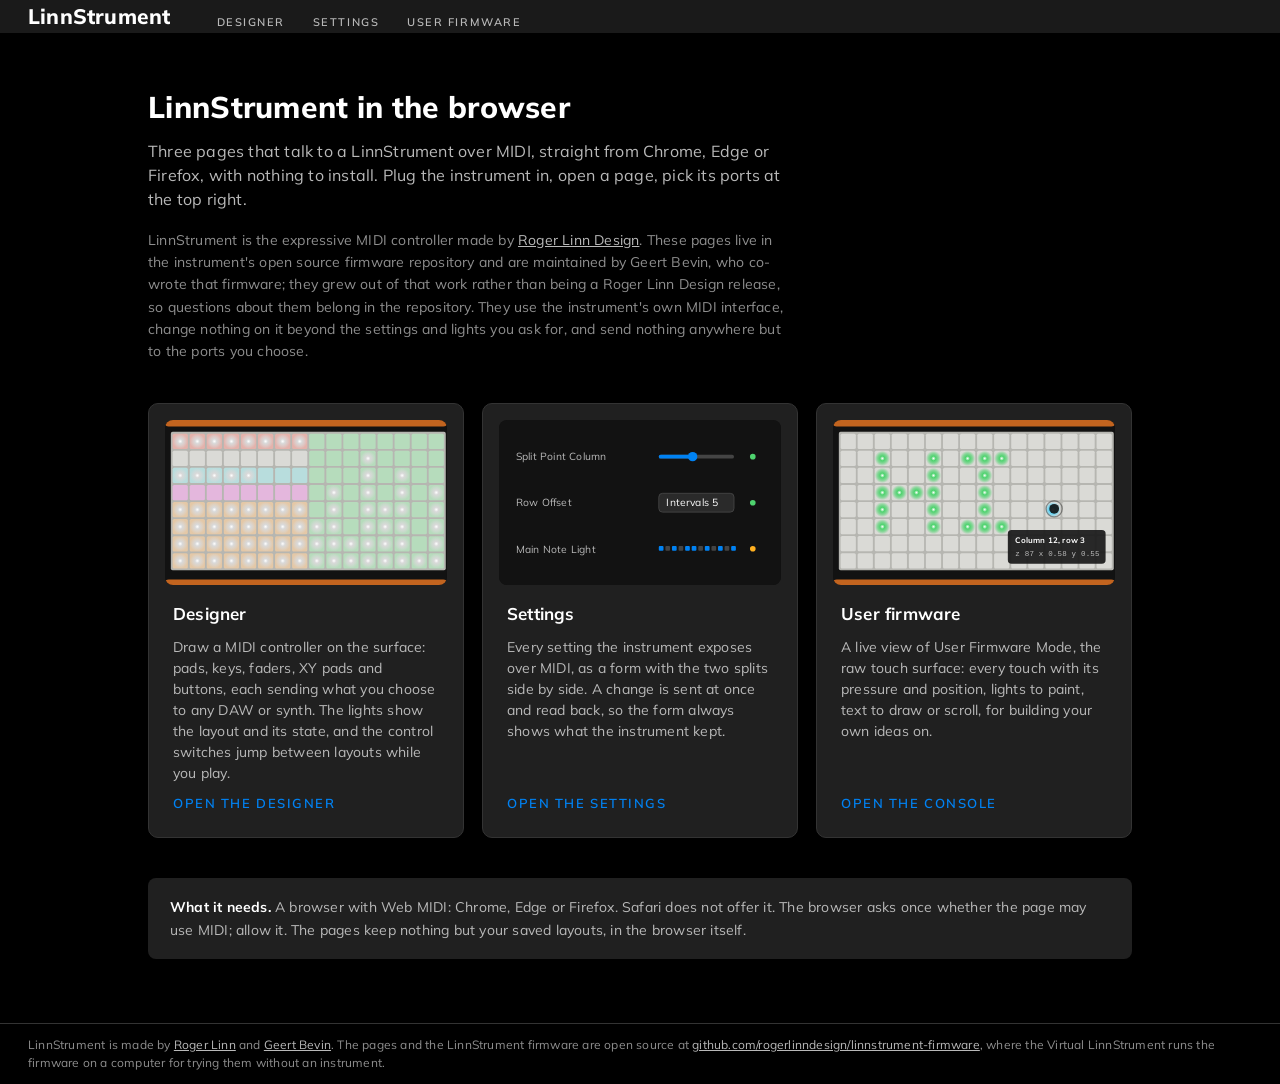
==== examples/index.html @ 0d8187b2 "Moved the instrument connection into a shared header widget and added a front page for hosting the e" ====
<!doctype html>
<!--
Copyright 2026 Roger Linn Design (https://www.rogerlinndesign.com)

Licensed under the Apache License, Version 2.0 (the "License");
you may not use this file except in compliance with the License.
You may obtain a copy of the License at

    http://www.apache.org/licenses/LICENSE-2.0

Unless required by applicable law or agreed to in writing, software
distributed under the License is distributed on an "AS IS" BASIS,
WITHOUT WARRANTIES OR CONDITIONS OF ANY KIND, either express or implied.
See the License for the specific language governing permissions and
limitations under the License.
-->
<html lang="en">
<head>
<meta charset="utf-8">
<meta name="viewport" content="width=device-width, initial-scale=1">
<meta name="description" content="LinnStrument in the browser: design a MIDI controller on its surface, edit every setting, and explore User Firmware Mode, over Web MIDI.">
<meta name="theme-color" content="#1a1a1a">
<link rel="icon" href="data:image/svg+xml,%3Csvg xmlns='http://www.w3.org/2000/svg' viewBox='0 0 32 32'%3E%3Crect width='32' height='32' rx='6' fill='%23121212'/%3E%3Crect x='3' y='3' width='26' height='3' rx='1' fill='%23c2641f'/%3E%3Crect x='3' y='26' width='26' height='3' rx='1' fill='%23c2641f'/%3E%3Cg fill='%23dadad6'%3E%3Crect x='5' y='9' width='5' height='5' rx='1'/%3E%3Crect x='12' y='9' width='5' height='5' rx='1'/%3E%3Crect x='19' y='9' width='5' height='5' rx='1'/%3E%3Crect x='5' y='16' width='5' height='5' rx='1'/%3E%3Crect x='12' y='16' width='5' height='5' rx='1' fill='%2358e07a'/%3E%3Crect x='19' y='16' width='5' height='5' rx='1'/%3E%3C/g%3E%3C/svg%3E">
<title>LinnStrument in the Browser</title>
<link rel="preconnect" href="https://fonts.googleapis.com">
<link rel="preconnect" href="https://fonts.gstatic.com" crossorigin>
<link href="https://fonts.googleapis.com/css2?family=Mulish:wght@400;600;700;800&display=swap" rel="stylesheet">
<link rel="stylesheet" href="linnstrument.css">
<style>
  main { flex: 1; padding: 56px 28px 64px; max-width: 1040px; width: 100%; margin: 0 auto; }
  .lead { max-width: 640px; }
  .lead h2 { font-size: 30px; font-weight: 800; line-height: 1.2; margin: 0 0 14px; }
  .lead p { color: var(--muted); font-size: 16px; margin: 0; }
  .lead .about { margin-top: 18px; font-size: 14px; color: var(--dim); line-height: 1.6; }
  .lead .about a { color: var(--muted); }
  .tools { display: grid; grid-template-columns: repeat(3, 1fr); gap: 18px; margin-top: 40px; }
  .picture { margin: -8px -8px 6px; border-radius: 8px; overflow: hidden; aspect-ratio: 300 / 176; background: #121212; }
  .picture svg { display: block; width: 100%; height: 100%; }
  .tool { display: flex; flex-direction: column; gap: 10px; padding: 24px; background: var(--panel); border: 1px solid var(--line); border-radius: 10px;
          color: inherit; text-decoration: none; transition: border-color .12s; }
  .tool:hover { border-color: var(--muted); }
  .tool:focus-visible { outline: 2px solid var(--accent); outline-offset: 2px; }
  .tool h3 { margin: 0; font-size: 17px; font-weight: 700; color: var(--fg); }
  .tool p { margin: 0; color: var(--muted); flex: 1; }
  .tool .go { color: var(--accent); font-weight: 600; font-size: 13px; text-transform: uppercase; letter-spacing: .12em; }
  .needs { margin-top: 40px; padding: 18px 22px; background: var(--panel); border-radius: 8px; color: var(--muted); font-size: 14px; line-height: 1.6; }
  .needs b { color: var(--fg); font-weight: 700; }
  .needs.warn { background: var(--cherry-2); color: var(--fg); }
  @media (max-width: 960px) {
    main { padding: 32px 16px 48px; }
    .tools { grid-template-columns: 1fr; }
    .lead h2 { font-size: 24px; }
  }
</style>
</head>
<body>

<header>
  <h1 class="brand"><b>LinnStrument</b></h1>
  <nav class="pages" aria-label="Pages">
    <a href="surface_designer.html">Designer</a>
    <a href="settings_editor.html">Settings</a>
    <a href="user_firmware_console.html">User firmware</a>
  </nav>
</header>

<main>
  <div class="lead">
    <h2>LinnStrument in the browser</h2>
    <p>Three pages that talk to a LinnStrument over MIDI, straight from Chrome, Edge or Firefox, with nothing to install. Plug the instrument in, open a page, pick its ports at the top right.</p>
    <p class="about">LinnStrument is the expressive MIDI controller made by <a href="https://www.rogerlinndesign.com/linnstrument">Roger Linn Design</a>. These pages live in the instrument's open source firmware repository and are maintained by Geert Bevin, who co-wrote that firmware; they grew out of that work rather than being a Roger Linn Design release, so questions about them belong in the repository. They use the instrument's own MIDI interface, change nothing on it beyond the settings and lights you ask for, and send nothing anywhere but to the ports you choose.</p>
  </div>

  <div class="tools">
    <a class="tool" href="surface_designer.html">
      <div class="picture"><svg xmlns="http://www.w3.org/2000/svg" viewBox="0 0 300 176" width="300" height="176" role="img" aria-hidden="true"><defs><radialGradient id="dg"><stop offset="0" stop-color="#fff"/><stop offset=".3" stop-color="currentColor"/><stop offset=".65" stop-color="currentColor" stop-opacity=".55"/><stop offset="1" stop-color="currentColor" stop-opacity="0"/></radialGradient></defs><rect width="300" height="176" rx="5.7" fill="#121212"/><rect x="0" y="0" width="300" height="6.8" rx="4.1" fill="#c2641f"/><rect x="0" y="169.6" width="300" height="6.8" rx="4.1" fill="#c2641f"/><rect x="6.2" y="12.6" width="292.5" height="147.2" rx="1.9" fill="#b6b6b1"/><rect x="8.1" y="141.7" width="16.2" height="16.2" rx="1.6" fill="#e4c8a7"/><rect x="8.1" y="141.7" width="16.2" height="16.2" rx="1.6" fill="url(#dg)" color="#ff9a2e"/><rect x="26.3" y="141.7" width="16.2" height="16.2" rx="1.6" fill="#e4c8a7"/><rect x="26.3" y="141.7" width="16.2" height="16.2" rx="1.6" fill="url(#dg)" color="#ff9a2e"/><rect x="44.4" y="141.7" width="16.2" height="16.2" rx="1.6" fill="#e4c8a7"/><rect x="44.4" y="141.7" width="16.2" height="16.2" rx="1.6" fill="url(#dg)" color="#ff9a2e"/><rect x="62.6" y="141.7" width="16.2" height="16.2" rx="1.6" fill="#e4c8a7"/><rect x="62.6" y="141.7" width="16.2" height="16.2" rx="1.6" fill="url(#dg)" color="#ff9a2e"/><rect x="80.8" y="141.7" width="16.2" height="16.2" rx="1.6" fill="#e4c8a7"/><rect x="80.8" y="141.7" width="16.2" height="16.2" rx="1.6" fill="url(#dg)" color="#ff9a2e"/><rect x="98.9" y="141.7" width="16.2" height="16.2" rx="1.6" fill="#e4c8a7"/><rect x="98.9" y="141.7" width="16.2" height="16.2" rx="1.6" fill="url(#dg)" color="#ff9a2e"/><rect x="117.1" y="141.7" width="16.2" height="16.2" rx="1.6" fill="#e4c8a7"/><rect x="117.1" y="141.7" width="16.2" height="16.2" rx="1.6" fill="url(#dg)" color="#ff9a2e"/><rect x="135.2" y="141.7" width="16.2" height="16.2" rx="1.6" fill="#e4c8a7"/><rect x="135.2" y="141.7" width="16.2" height="16.2" rx="1.6" fill="url(#dg)" color="#ff9a2e"/><rect x="153.4" y="141.7" width="16.2" height="16.2" rx="1.6" fill="#b6dcbc"/><rect x="153.4" y="141.7" width="16.2" height="16.2" rx="1.6" fill="url(#dg)" color="#58e07a"/><rect x="171.6" y="141.7" width="16.2" height="16.2" rx="1.6" fill="#b6dcbc"/><rect x="171.6" y="141.7" width="16.2" height="16.2" rx="1.6" fill="url(#dg)" color="#58e07a"/><rect x="189.7" y="141.7" width="16.2" height="16.2" rx="1.6" fill="#b6dcbc"/><rect x="189.7" y="141.7" width="16.2" height="16.2" rx="1.6" fill="url(#dg)" color="#58e07a"/><rect x="207.9" y="141.7" width="16.2" height="16.2" rx="1.6" fill="#b6dcbc"/><rect x="207.9" y="141.7" width="16.2" height="16.2" rx="1.6" fill="url(#dg)" color="#58e07a"/><rect x="226.1" y="141.7" width="16.2" height="16.2" rx="1.6" fill="#b6dcbc"/><rect x="226.1" y="141.7" width="16.2" height="16.2" rx="1.6" fill="url(#dg)" color="#58e07a"/><rect x="244.2" y="141.7" width="16.2" height="16.2" rx="1.6" fill="#b6dcbc"/><rect x="244.2" y="141.7" width="16.2" height="16.2" rx="1.6" fill="url(#dg)" color="#58e07a"/><rect x="262.4" y="141.7" width="16.2" height="16.2" rx="1.6" fill="#b6dcbc"/><rect x="262.4" y="141.7" width="16.2" height="16.2" rx="1.6" fill="url(#dg)" color="#58e07a"/><rect x="280.5" y="141.7" width="16.2" height="16.2" rx="1.6" fill="#b6dcbc"/><rect x="280.5" y="141.7" width="16.2" height="16.2" rx="1.6" fill="url(#dg)" color="#58e07a"/><rect x="8.1" y="123.6" width="16.2" height="16.2" rx="1.6" fill="#e4c8a7"/><rect x="8.1" y="123.6" width="16.2" height="16.2" rx="1.6" fill="url(#dg)" color="#ff9a2e"/><rect x="26.3" y="123.6" width="16.2" height="16.2" rx="1.6" fill="#e4c8a7"/><rect x="26.3" y="123.6" width="16.2" height="16.2" rx="1.6" fill="url(#dg)" color="#ff9a2e"/><rect x="44.4" y="123.6" width="16.2" height="16.2" rx="1.6" fill="#e4c8a7"/><rect x="44.4" y="123.6" width="16.2" height="16.2" rx="1.6" fill="url(#dg)" color="#ff9a2e"/><rect x="62.6" y="123.6" width="16.2" height="16.2" rx="1.6" fill="#e4c8a7"/><rect x="62.6" y="123.6" width="16.2" height="16.2" rx="1.6" fill="url(#dg)" color="#ff9a2e"/><rect x="80.8" y="123.6" width="16.2" height="16.2" rx="1.6" fill="#e4c8a7"/><rect x="80.8" y="123.6" width="16.2" height="16.2" rx="1.6" fill="url(#dg)" color="#ff9a2e"/><rect x="98.9" y="123.6" width="16.2" height="16.2" rx="1.6" fill="#e4c8a7"/><rect x="98.9" y="123.6" width="16.2" height="16.2" rx="1.6" fill="url(#dg)" color="#ff9a2e"/><rect x="117.1" y="123.6" width="16.2" height="16.2" rx="1.6" fill="#e4c8a7"/><rect x="117.1" y="123.6" width="16.2" height="16.2" rx="1.6" fill="url(#dg)" color="#ff9a2e"/><rect x="135.2" y="123.6" width="16.2" height="16.2" rx="1.6" fill="#e4c8a7"/><rect x="135.2" y="123.6" width="16.2" height="16.2" rx="1.6" fill="url(#dg)" color="#ff9a2e"/><rect x="153.4" y="123.6" width="16.2" height="16.2" rx="1.6" fill="#b6dcbc"/><rect x="153.4" y="123.6" width="16.2" height="16.2" rx="1.6" fill="url(#dg)" color="#58e07a"/><rect x="171.6" y="123.6" width="16.2" height="16.2" rx="1.6" fill="#b6dcbc"/><rect x="171.6" y="123.6" width="16.2" height="16.2" rx="1.6" fill="url(#dg)" color="#58e07a"/><rect x="189.7" y="123.6" width="16.2" height="16.2" rx="1.6" fill="#b6dcbc"/><rect x="189.7" y="123.6" width="16.2" height="16.2" rx="1.6" fill="url(#dg)" color="#58e07a"/><rect x="207.9" y="123.6" width="16.2" height="16.2" rx="1.6" fill="#b6dcbc"/><rect x="207.9" y="123.6" width="16.2" height="16.2" rx="1.6" fill="url(#dg)" color="#58e07a"/><rect x="226.1" y="123.6" width="16.2" height="16.2" rx="1.6" fill="#b6dcbc"/><rect x="226.1" y="123.6" width="16.2" height="16.2" rx="1.6" fill="url(#dg)" color="#58e07a"/><rect x="244.2" y="123.6" width="16.2" height="16.2" rx="1.6" fill="#b6dcbc"/><rect x="244.2" y="123.6" width="16.2" height="16.2" rx="1.6" fill="url(#dg)" color="#58e07a"/><rect x="262.4" y="123.6" width="16.2" height="16.2" rx="1.6" fill="#b6dcbc"/><rect x="280.5" y="123.6" width="16.2" height="16.2" rx="1.6" fill="#b6dcbc"/><rect x="280.5" y="123.6" width="16.2" height="16.2" rx="1.6" fill="url(#dg)" color="#58e07a"/><rect x="8.1" y="105.4" width="16.2" height="16.2" rx="1.6" fill="#e4c8a7"/><rect x="8.1" y="105.4" width="16.2" height="16.2" rx="1.6" fill="url(#dg)" color="#ff9a2e"/><rect x="26.3" y="105.4" width="16.2" height="16.2" rx="1.6" fill="#e4c8a7"/><rect x="26.3" y="105.4" width="16.2" height="16.2" rx="1.6" fill="url(#dg)" color="#ff9a2e"/><rect x="44.4" y="105.4" width="16.2" height="16.2" rx="1.6" fill="#e4c8a7"/><rect x="44.4" y="105.4" width="16.2" height="16.2" rx="1.6" fill="url(#dg)" color="#ff9a2e"/><rect x="62.6" y="105.4" width="16.2" height="16.2" rx="1.6" fill="#e4c8a7"/><rect x="62.6" y="105.4" width="16.2" height="16.2" rx="1.6" fill="url(#dg)" color="#ff9a2e"/><rect x="80.8" y="105.4" width="16.2" height="16.2" rx="1.6" fill="#e4c8a7"/><rect x="80.8" y="105.4" width="16.2" height="16.2" rx="1.6" fill="url(#dg)" color="#ff9a2e"/><rect x="98.9" y="105.4" width="16.2" height="16.2" rx="1.6" fill="#e4c8a7"/><rect x="98.9" y="105.4" width="16.2" height="16.2" rx="1.6" fill="url(#dg)" color="#ff9a2e"/><rect x="117.1" y="105.4" width="16.2" height="16.2" rx="1.6" fill="#e4c8a7"/><rect x="117.1" y="105.4" width="16.2" height="16.2" rx="1.6" fill="url(#dg)" color="#ff9a2e"/><rect x="135.2" y="105.4" width="16.2" height="16.2" rx="1.6" fill="#e4c8a7"/><rect x="135.2" y="105.4" width="16.2" height="16.2" rx="1.6" fill="url(#dg)" color="#ff9a2e"/><rect x="153.4" y="105.4" width="16.2" height="16.2" rx="1.6" fill="#b6dcbc"/><rect x="153.4" y="105.4" width="16.2" height="16.2" rx="1.6" fill="url(#dg)" color="#58e07a"/><rect x="171.6" y="105.4" width="16.2" height="16.2" rx="1.6" fill="#b6dcbc"/><rect x="171.6" y="105.4" width="16.2" height="16.2" rx="1.6" fill="url(#dg)" color="#58e07a"/><rect x="189.7" y="105.4" width="16.2" height="16.2" rx="1.6" fill="#b6dcbc"/><rect x="207.9" y="105.4" width="16.2" height="16.2" rx="1.6" fill="#b6dcbc"/><rect x="207.9" y="105.4" width="16.2" height="16.2" rx="1.6" fill="url(#dg)" color="#58e07a"/><rect x="226.1" y="105.4" width="16.2" height="16.2" rx="1.6" fill="#b6dcbc"/><rect x="226.1" y="105.4" width="16.2" height="16.2" rx="1.6" fill="url(#dg)" color="#58e07a"/><rect x="244.2" y="105.4" width="16.2" height="16.2" rx="1.6" fill="#b6dcbc"/><rect x="244.2" y="105.4" width="16.2" height="16.2" rx="1.6" fill="url(#dg)" color="#58e07a"/><rect x="262.4" y="105.4" width="16.2" height="16.2" rx="1.6" fill="#b6dcbc"/><rect x="280.5" y="105.4" width="16.2" height="16.2" rx="1.6" fill="#b6dcbc"/><rect x="280.5" y="105.4" width="16.2" height="16.2" rx="1.6" fill="url(#dg)" color="#58e07a"/><rect x="8.1" y="87.2" width="16.2" height="16.2" rx="1.6" fill="#e4c8a7"/><rect x="8.1" y="87.2" width="16.2" height="16.2" rx="1.6" fill="url(#dg)" color="#ff9a2e"/><rect x="26.3" y="87.2" width="16.2" height="16.2" rx="1.6" fill="#e4c8a7"/><rect x="26.3" y="87.2" width="16.2" height="16.2" rx="1.6" fill="url(#dg)" color="#ff9a2e"/><rect x="44.4" y="87.2" width="16.2" height="16.2" rx="1.6" fill="#e4c8a7"/><rect x="44.4" y="87.2" width="16.2" height="16.2" rx="1.6" fill="url(#dg)" color="#ff9a2e"/><rect x="62.6" y="87.2" width="16.2" height="16.2" rx="1.6" fill="#e4c8a7"/><rect x="62.6" y="87.2" width="16.2" height="16.2" rx="1.6" fill="url(#dg)" color="#ff9a2e"/><rect x="80.8" y="87.2" width="16.2" height="16.2" rx="1.6" fill="#e4c8a7"/><rect x="80.8" y="87.2" width="16.2" height="16.2" rx="1.6" fill="url(#dg)" color="#ff9a2e"/><rect x="98.9" y="87.2" width="16.2" height="16.2" rx="1.6" fill="#e4c8a7"/><rect x="98.9" y="87.2" width="16.2" height="16.2" rx="1.6" fill="url(#dg)" color="#ff9a2e"/><rect x="117.1" y="87.2" width="16.2" height="16.2" rx="1.6" fill="#e4c8a7"/><rect x="117.1" y="87.2" width="16.2" height="16.2" rx="1.6" fill="url(#dg)" color="#ff9a2e"/><rect x="135.2" y="87.2" width="16.2" height="16.2" rx="1.6" fill="#e4c8a7"/><rect x="135.2" y="87.2" width="16.2" height="16.2" rx="1.6" fill="url(#dg)" color="#ff9a2e"/><rect x="153.4" y="87.2" width="16.2" height="16.2" rx="1.6" fill="#b6dcbc"/><rect x="171.6" y="87.2" width="16.2" height="16.2" rx="1.6" fill="#b6dcbc"/><rect x="171.6" y="87.2" width="16.2" height="16.2" rx="1.6" fill="url(#dg)" color="#58e07a"/><rect x="189.7" y="87.2" width="16.2" height="16.2" rx="1.6" fill="#b6dcbc"/><rect x="207.9" y="87.2" width="16.2" height="16.2" rx="1.6" fill="#b6dcbc"/><rect x="207.9" y="87.2" width="16.2" height="16.2" rx="1.6" fill="url(#dg)" color="#58e07a"/><rect x="226.1" y="87.2" width="16.2" height="16.2" rx="1.6" fill="#b6dcbc"/><rect x="226.1" y="87.2" width="16.2" height="16.2" rx="1.6" fill="url(#dg)" color="#58e07a"/><rect x="244.2" y="87.2" width="16.2" height="16.2" rx="1.6" fill="#b6dcbc"/><rect x="244.2" y="87.2" width="16.2" height="16.2" rx="1.6" fill="url(#dg)" color="#58e07a"/><rect x="262.4" y="87.2" width="16.2" height="16.2" rx="1.6" fill="#b6dcbc"/><rect x="280.5" y="87.2" width="16.2" height="16.2" rx="1.6" fill="#b6dcbc"/><rect x="280.5" y="87.2" width="16.2" height="16.2" rx="1.6" fill="url(#dg)" color="#58e07a"/><rect x="8.1" y="69.1" width="16.2" height="16.2" rx="1.6" fill="#e4b7dd"/><rect x="26.3" y="69.1" width="16.2" height="16.2" rx="1.6" fill="#e4b7dd"/><rect x="44.4" y="69.1" width="16.2" height="16.2" rx="1.6" fill="#e4b7dd"/><rect x="62.6" y="69.1" width="16.2" height="16.2" rx="1.6" fill="#e4b7dd"/><rect x="80.8" y="69.1" width="16.2" height="16.2" rx="1.6" fill="#e4b7dd"/><rect x="98.9" y="69.1" width="16.2" height="16.2" rx="1.6" fill="#e4b7dd"/><rect x="117.1" y="69.1" width="16.2" height="16.2" rx="1.6" fill="#e4b7dd"/><rect x="135.2" y="69.1" width="16.2" height="16.2" rx="1.6" fill="#e4b7dd"/><rect x="153.4" y="69.1" width="16.2" height="16.2" rx="1.6" fill="#b6dcbc"/><rect x="171.6" y="69.1" width="16.2" height="16.2" rx="1.6" fill="#b6dcbc"/><rect x="171.6" y="69.1" width="16.2" height="16.2" rx="1.6" fill="url(#dg)" color="#58e07a"/><rect x="189.7" y="69.1" width="16.2" height="16.2" rx="1.6" fill="#b6dcbc"/><rect x="207.9" y="69.1" width="16.2" height="16.2" rx="1.6" fill="#b6dcbc"/><rect x="207.9" y="69.1" width="16.2" height="16.2" rx="1.6" fill="url(#dg)" color="#58e07a"/><rect x="226.1" y="69.1" width="16.2" height="16.2" rx="1.6" fill="#b6dcbc"/><rect x="244.2" y="69.1" width="16.2" height="16.2" rx="1.6" fill="#b6dcbc"/><rect x="244.2" y="69.1" width="16.2" height="16.2" rx="1.6" fill="url(#dg)" color="#58e07a"/><rect x="262.4" y="69.1" width="16.2" height="16.2" rx="1.6" fill="#b6dcbc"/><rect x="280.5" y="69.1" width="16.2" height="16.2" rx="1.6" fill="#b6dcbc"/><rect x="280.5" y="69.1" width="16.2" height="16.2" rx="1.6" fill="url(#dg)" color="#58e07a"/><rect x="8.1" y="50.9" width="16.2" height="16.2" rx="1.6" fill="#b8dddd"/><rect x="8.1" y="50.9" width="16.2" height="16.2" rx="1.6" fill="url(#dg)" color="#5fe3f0"/><rect x="26.3" y="50.9" width="16.2" height="16.2" rx="1.6" fill="#b8dddd"/><rect x="26.3" y="50.9" width="16.2" height="16.2" rx="1.6" fill="url(#dg)" color="#5fe3f0"/><rect x="44.4" y="50.9" width="16.2" height="16.2" rx="1.6" fill="#b8dddd"/><rect x="44.4" y="50.9" width="16.2" height="16.2" rx="1.6" fill="url(#dg)" color="#5fe3f0"/><rect x="62.6" y="50.9" width="16.2" height="16.2" rx="1.6" fill="#b8dddd"/><rect x="62.6" y="50.9" width="16.2" height="16.2" rx="1.6" fill="url(#dg)" color="#5fe3f0"/><rect x="80.8" y="50.9" width="16.2" height="16.2" rx="1.6" fill="#b8dddd"/><rect x="80.8" y="50.9" width="16.2" height="16.2" rx="1.6" fill="url(#dg)" color="#5fe3f0"/><rect x="98.9" y="50.9" width="16.2" height="16.2" rx="1.6" fill="#b8dddd"/><rect x="117.1" y="50.9" width="16.2" height="16.2" rx="1.6" fill="#b8dddd"/><rect x="135.2" y="50.9" width="16.2" height="16.2" rx="1.6" fill="#b8dddd"/><rect x="153.4" y="50.9" width="16.2" height="16.2" rx="1.6" fill="#b6dcbc"/><rect x="171.6" y="50.9" width="16.2" height="16.2" rx="1.6" fill="#b6dcbc"/><rect x="189.7" y="50.9" width="16.2" height="16.2" rx="1.6" fill="#b6dcbc"/><rect x="207.9" y="50.9" width="16.2" height="16.2" rx="1.6" fill="#b6dcbc"/><rect x="207.9" y="50.9" width="16.2" height="16.2" rx="1.6" fill="url(#dg)" color="#58e07a"/><rect x="226.1" y="50.9" width="16.2" height="16.2" rx="1.6" fill="#b6dcbc"/><rect x="244.2" y="50.9" width="16.2" height="16.2" rx="1.6" fill="#b6dcbc"/><rect x="244.2" y="50.9" width="16.2" height="16.2" rx="1.6" fill="url(#dg)" color="#58e07a"/><rect x="262.4" y="50.9" width="16.2" height="16.2" rx="1.6" fill="#b6dcbc"/><rect x="280.5" y="50.9" width="16.2" height="16.2" rx="1.6" fill="#b6dcbc"/><rect x="8.1" y="32.8" width="16.2" height="16.2" rx="1.6" fill="#dadad6"/><rect x="26.3" y="32.8" width="16.2" height="16.2" rx="1.6" fill="#dadad6"/><rect x="44.4" y="32.8" width="16.2" height="16.2" rx="1.6" fill="#dadad6"/><rect x="62.6" y="32.8" width="16.2" height="16.2" rx="1.6" fill="#dadad6"/><rect x="80.8" y="32.8" width="16.2" height="16.2" rx="1.6" fill="#dadad6"/><rect x="98.9" y="32.8" width="16.2" height="16.2" rx="1.6" fill="#dadad6"/><rect x="117.1" y="32.8" width="16.2" height="16.2" rx="1.6" fill="#dadad6"/><rect x="135.2" y="32.8" width="16.2" height="16.2" rx="1.6" fill="#dadad6"/><rect x="153.4" y="32.8" width="16.2" height="16.2" rx="1.6" fill="#b6dcbc"/><rect x="171.6" y="32.8" width="16.2" height="16.2" rx="1.6" fill="#b6dcbc"/><rect x="189.7" y="32.8" width="16.2" height="16.2" rx="1.6" fill="#b6dcbc"/><rect x="207.9" y="32.8" width="16.2" height="16.2" rx="1.6" fill="#b6dcbc"/><rect x="207.9" y="32.8" width="16.2" height="16.2" rx="1.6" fill="url(#dg)" color="#58e07a"/><rect x="226.1" y="32.8" width="16.2" height="16.2" rx="1.6" fill="#b6dcbc"/><rect x="244.2" y="32.8" width="16.2" height="16.2" rx="1.6" fill="#b6dcbc"/><rect x="262.4" y="32.8" width="16.2" height="16.2" rx="1.6" fill="#b6dcbc"/><rect x="280.5" y="32.8" width="16.2" height="16.2" rx="1.6" fill="#b6dcbc"/><rect x="8.1" y="14.6" width="16.2" height="16.2" rx="1.6" fill="#e4b2ab"/><rect x="8.1" y="14.6" width="16.2" height="16.2" rx="1.6" fill="url(#dg)" color="#ff4a3d"/><rect x="26.3" y="14.6" width="16.2" height="16.2" rx="1.6" fill="#e4b2ab"/><rect x="26.3" y="14.6" width="16.2" height="16.2" rx="1.6" fill="url(#dg)" color="#ff4a3d"/><rect x="44.4" y="14.6" width="16.2" height="16.2" rx="1.6" fill="#e4b2ab"/><rect x="44.4" y="14.6" width="16.2" height="16.2" rx="1.6" fill="url(#dg)" color="#b8f04a"/><rect x="62.6" y="14.6" width="16.2" height="16.2" rx="1.6" fill="#e4b2ab"/><rect x="62.6" y="14.6" width="16.2" height="16.2" rx="1.6" fill="url(#dg)" color="#ff4a3d"/><rect x="80.8" y="14.6" width="16.2" height="16.2" rx="1.6" fill="#e4b2ab"/><rect x="80.8" y="14.6" width="16.2" height="16.2" rx="1.6" fill="url(#dg)" color="#ff4a3d"/><rect x="98.9" y="14.6" width="16.2" height="16.2" rx="1.6" fill="#e4b2ab"/><rect x="98.9" y="14.6" width="16.2" height="16.2" rx="1.6" fill="url(#dg)" color="#ff4a3d"/><rect x="117.1" y="14.6" width="16.2" height="16.2" rx="1.6" fill="#e4b2ab"/><rect x="117.1" y="14.6" width="16.2" height="16.2" rx="1.6" fill="url(#dg)" color="#ff4a3d"/><rect x="135.2" y="14.6" width="16.2" height="16.2" rx="1.6" fill="#e4b2ab"/><rect x="135.2" y="14.6" width="16.2" height="16.2" rx="1.6" fill="url(#dg)" color="#ff4a3d"/><rect x="153.4" y="14.6" width="16.2" height="16.2" rx="1.6" fill="#b6dcbc"/><rect x="171.6" y="14.6" width="16.2" height="16.2" rx="1.6" fill="#b6dcbc"/><rect x="189.7" y="14.6" width="16.2" height="16.2" rx="1.6" fill="#b6dcbc"/><rect x="207.9" y="14.6" width="16.2" height="16.2" rx="1.6" fill="#b6dcbc"/><rect x="226.1" y="14.6" width="16.2" height="16.2" rx="1.6" fill="#b6dcbc"/><rect x="244.2" y="14.6" width="16.2" height="16.2" rx="1.6" fill="#b6dcbc"/><rect x="262.4" y="14.6" width="16.2" height="16.2" rx="1.6" fill="#b6dcbc"/><rect x="280.5" y="14.6" width="16.2" height="16.2" rx="1.6" fill="#b6dcbc"/></svg></div>
      <h3>Designer</h3>
      <p>Draw a MIDI controller on the surface: pads, keys, faders, XY pads and buttons, each sending what you choose to any DAW or synth. The lights show the layout and its state, and the control switches jump between layouts while you play.</p>
      <span class="go">Open the designer</span>
    </a>
    <a class="tool" href="settings_editor.html">
      <div class="picture"><svg xmlns="http://www.w3.org/2000/svg" viewBox="0 0 300 176" width="300" height="176" role="img" aria-hidden="true"><rect width="300" height="176" rx="8" fill="#121212"/><g font-family="Mulish, Helvetica, Arial, sans-serif" font-size="11" fill="#b9b9b9"><text x="18" y="43">Split Point Column</text><rect x="170" y="37" width="80" height="4" rx="2" fill="#444"/><rect x="170" y="37" width="36" height="4" rx="2" fill="#0082f3"/><circle cx="206" cy="39" r="5" fill="#0082f3"/><circle cx="270" cy="39" r="3" fill="#4fd36f"/><text x="18" y="92">Row Offset</text><rect x="170" y="78" width="80" height="20" rx="4" fill="#2a2a2a" stroke="#444"/><text x="178" y="92" fill="#fff">Intervals 5</text><circle cx="270" cy="88" r="3" fill="#4fd36f"/><text x="18" y="141">Main Note Light</text><rect x="170" y="134" width="5" height="5" rx="1" fill="#0082f3"/><rect x="177" y="134" width="5" height="5" rx="1" fill="#444"/><rect x="184" y="134" width="5" height="5" rx="1" fill="#0082f3"/><rect x="191" y="134" width="5" height="5" rx="1" fill="#444"/><rect x="198" y="134" width="5" height="5" rx="1" fill="#0082f3"/><rect x="205" y="134" width="5" height="5" rx="1" fill="#0082f3"/><rect x="212" y="134" width="5" height="5" rx="1" fill="#444"/><rect x="219" y="134" width="5" height="5" rx="1" fill="#0082f3"/><rect x="226" y="134" width="5" height="5" rx="1" fill="#444"/><rect x="233" y="134" width="5" height="5" rx="1" fill="#0082f3"/><rect x="240" y="134" width="5" height="5" rx="1" fill="#444"/><rect x="247" y="134" width="5" height="5" rx="1" fill="#0082f3"/><circle cx="270" cy="137" r="3" fill="#ffb020"/></g></svg></div>
      <h3>Settings</h3>
      <p>Every setting the instrument exposes over MIDI, as a form with the two splits side by side. A change is sent at once and read back, so the form always shows what the instrument kept.</p>
      <span class="go">Open the settings</span>
    </a>
    <a class="tool" href="user_firmware_console.html">
      <div class="picture"><svg xmlns="http://www.w3.org/2000/svg" viewBox="0 0 300 176" width="300" height="176" role="img" aria-hidden="true"><defs><radialGradient id="ug"><stop offset="0" stop-color="#fff"/><stop offset=".3" stop-color="#4fd36f"/><stop offset=".65" stop-color="#4fd36f" stop-opacity=".6"/><stop offset="1" stop-color="#4fd36f" stop-opacity="0"/></radialGradient><radialGradient id="ut"><stop offset="0" stop-color="#fff"/><stop offset=".3" stop-color="#3cd2ff"/><stop offset=".65" stop-color="#3cd2ff" stop-opacity=".6"/><stop offset="1" stop-color="#3cd2ff" stop-opacity="0"/></radialGradient></defs><rect width="300" height="176" rx="5.7" fill="#121212"/><rect x="0" y="0" width="300" height="6.8" rx="4.1" fill="#c2641f"/><rect x="0" y="169.6" width="300" height="6.8" rx="4.1" fill="#c2641f"/><rect x="6.2" y="12.6" width="292.5" height="147.2" rx="1.9" fill="#b6b6b1"/><rect x="8.1" y="141.7" width="16.2" height="16.2" rx="1.6" fill="#dadad6"/><rect x="26.2" y="141.7" width="16.2" height="16.2" rx="1.6" fill="#dadad6"/><rect x="44.4" y="141.7" width="16.2" height="16.2" rx="1.6" fill="#dadad6"/><rect x="62.5" y="141.7" width="16.2" height="16.2" rx="1.6" fill="#dadad6"/><rect x="80.7" y="141.7" width="16.2" height="16.2" rx="1.6" fill="#dadad6"/><rect x="98.8" y="141.7" width="16.2" height="16.2" rx="1.6" fill="#dadad6"/><rect x="117.0" y="141.7" width="16.2" height="16.2" rx="1.6" fill="#dadad6"/><rect x="135.1" y="141.7" width="16.2" height="16.2" rx="1.6" fill="#dadad6"/><rect x="153.3" y="141.7" width="16.2" height="16.2" rx="1.6" fill="#dadad6"/><rect x="171.4" y="141.7" width="16.2" height="16.2" rx="1.6" fill="#dadad6"/><rect x="189.6" y="141.7" width="16.2" height="16.2" rx="1.6" fill="#dadad6"/><rect x="207.7" y="141.7" width="16.2" height="16.2" rx="1.6" fill="#dadad6"/><rect x="225.9" y="141.7" width="16.2" height="16.2" rx="1.6" fill="#dadad6"/><rect x="244.0" y="141.7" width="16.2" height="16.2" rx="1.6" fill="#dadad6"/><rect x="262.2" y="141.7" width="16.2" height="16.2" rx="1.6" fill="#dadad6"/><rect x="280.4" y="141.7" width="16.2" height="16.2" rx="1.6" fill="#dadad6"/><rect x="8.1" y="123.5" width="16.2" height="16.2" rx="1.6" fill="#dadad6"/><rect x="26.2" y="123.5" width="16.2" height="16.2" rx="1.6" fill="#dadad6"/><rect x="44.4" y="123.5" width="16.2" height="16.2" rx="1.6" fill="#dadad6"/><rect x="62.5" y="123.5" width="16.2" height="16.2" rx="1.6" fill="#dadad6"/><rect x="80.7" y="123.5" width="16.2" height="16.2" rx="1.6" fill="#dadad6"/><rect x="98.8" y="123.5" width="16.2" height="16.2" rx="1.6" fill="#dadad6"/><rect x="117.0" y="123.5" width="16.2" height="16.2" rx="1.6" fill="#dadad6"/><rect x="135.1" y="123.5" width="16.2" height="16.2" rx="1.6" fill="#dadad6"/><rect x="153.3" y="123.5" width="16.2" height="16.2" rx="1.6" fill="#dadad6"/><rect x="171.4" y="123.5" width="16.2" height="16.2" rx="1.6" fill="#dadad6"/><rect x="189.6" y="123.5" width="16.2" height="16.2" rx="1.6" fill="#dadad6"/><rect x="207.7" y="123.5" width="16.2" height="16.2" rx="1.6" fill="#dadad6"/><rect x="225.9" y="123.5" width="16.2" height="16.2" rx="1.6" fill="#dadad6"/><rect x="244.0" y="123.5" width="16.2" height="16.2" rx="1.6" fill="#dadad6"/><rect x="262.2" y="123.5" width="16.2" height="16.2" rx="1.6" fill="#dadad6"/><rect x="280.4" y="123.5" width="16.2" height="16.2" rx="1.6" fill="#dadad6"/><rect x="8.1" y="105.4" width="16.2" height="16.2" rx="1.6" fill="#dadad6"/><rect x="26.2" y="105.4" width="16.2" height="16.2" rx="1.6" fill="#dadad6"/><rect x="44.4" y="105.4" width="16.2" height="16.2" rx="1.6" fill="#dadad6"/><rect x="44.4" y="105.4" width="16.2" height="16.2" rx="1.6" fill="url(#ug)"/><rect x="62.5" y="105.4" width="16.2" height="16.2" rx="1.6" fill="#dadad6"/><rect x="80.7" y="105.4" width="16.2" height="16.2" rx="1.6" fill="#dadad6"/><rect x="98.8" y="105.4" width="16.2" height="16.2" rx="1.6" fill="#dadad6"/><rect x="98.8" y="105.4" width="16.2" height="16.2" rx="1.6" fill="url(#ug)"/><rect x="117.0" y="105.4" width="16.2" height="16.2" rx="1.6" fill="#dadad6"/><rect x="135.1" y="105.4" width="16.2" height="16.2" rx="1.6" fill="#dadad6"/><rect x="135.1" y="105.4" width="16.2" height="16.2" rx="1.6" fill="url(#ug)"/><rect x="153.3" y="105.4" width="16.2" height="16.2" rx="1.6" fill="#dadad6"/><rect x="153.3" y="105.4" width="16.2" height="16.2" rx="1.6" fill="url(#ug)"/><rect x="171.4" y="105.4" width="16.2" height="16.2" rx="1.6" fill="#dadad6"/><rect x="171.4" y="105.4" width="16.2" height="16.2" rx="1.6" fill="url(#ug)"/><rect x="189.6" y="105.4" width="16.2" height="16.2" rx="1.6" fill="#dadad6"/><rect x="207.7" y="105.4" width="16.2" height="16.2" rx="1.6" fill="#dadad6"/><rect x="225.9" y="105.4" width="16.2" height="16.2" rx="1.6" fill="#dadad6"/><rect x="244.0" y="105.4" width="16.2" height="16.2" rx="1.6" fill="#dadad6"/><rect x="262.2" y="105.4" width="16.2" height="16.2" rx="1.6" fill="#dadad6"/><rect x="280.4" y="105.4" width="16.2" height="16.2" rx="1.6" fill="#dadad6"/><rect x="8.1" y="87.2" width="16.2" height="16.2" rx="1.6" fill="#dadad6"/><rect x="26.2" y="87.2" width="16.2" height="16.2" rx="1.6" fill="#dadad6"/><rect x="44.4" y="87.2" width="16.2" height="16.2" rx="1.6" fill="#dadad6"/><rect x="44.4" y="87.2" width="16.2" height="16.2" rx="1.6" fill="url(#ug)"/><rect x="62.5" y="87.2" width="16.2" height="16.2" rx="1.6" fill="#dadad6"/><rect x="80.7" y="87.2" width="16.2" height="16.2" rx="1.6" fill="#dadad6"/><rect x="98.8" y="87.2" width="16.2" height="16.2" rx="1.6" fill="#dadad6"/><rect x="98.8" y="87.2" width="16.2" height="16.2" rx="1.6" fill="url(#ug)"/><rect x="117.0" y="87.2" width="16.2" height="16.2" rx="1.6" fill="#dadad6"/><rect x="135.1" y="87.2" width="16.2" height="16.2" rx="1.6" fill="#dadad6"/><rect x="153.3" y="87.2" width="16.2" height="16.2" rx="1.6" fill="#dadad6"/><rect x="153.3" y="87.2" width="16.2" height="16.2" rx="1.6" fill="url(#ug)"/><rect x="171.4" y="87.2" width="16.2" height="16.2" rx="1.6" fill="#dadad6"/><rect x="189.6" y="87.2" width="16.2" height="16.2" rx="1.6" fill="#dadad6"/><rect x="207.7" y="87.2" width="16.2" height="16.2" rx="1.6" fill="#dadad6"/><rect x="225.9" y="87.2" width="16.2" height="16.2" rx="1.6" fill="#dadad6"/><rect x="244.0" y="87.2" width="16.2" height="16.2" rx="1.6" fill="#dadad6"/><rect x="262.2" y="87.2" width="16.2" height="16.2" rx="1.6" fill="#dadad6"/><rect x="280.4" y="87.2" width="16.2" height="16.2" rx="1.6" fill="#dadad6"/><rect x="8.1" y="69.1" width="16.2" height="16.2" rx="1.6" fill="#dadad6"/><rect x="26.2" y="69.1" width="16.2" height="16.2" rx="1.6" fill="#dadad6"/><rect x="44.4" y="69.1" width="16.2" height="16.2" rx="1.6" fill="#dadad6"/><rect x="44.4" y="69.1" width="16.2" height="16.2" rx="1.6" fill="url(#ug)"/><rect x="62.5" y="69.1" width="16.2" height="16.2" rx="1.6" fill="#dadad6"/><rect x="62.5" y="69.1" width="16.2" height="16.2" rx="1.6" fill="url(#ug)"/><rect x="80.7" y="69.1" width="16.2" height="16.2" rx="1.6" fill="#dadad6"/><rect x="80.7" y="69.1" width="16.2" height="16.2" rx="1.6" fill="url(#ug)"/><rect x="98.8" y="69.1" width="16.2" height="16.2" rx="1.6" fill="#dadad6"/><rect x="98.8" y="69.1" width="16.2" height="16.2" rx="1.6" fill="url(#ug)"/><rect x="117.0" y="69.1" width="16.2" height="16.2" rx="1.6" fill="#dadad6"/><rect x="135.1" y="69.1" width="16.2" height="16.2" rx="1.6" fill="#dadad6"/><rect x="153.3" y="69.1" width="16.2" height="16.2" rx="1.6" fill="#dadad6"/><rect x="153.3" y="69.1" width="16.2" height="16.2" rx="1.6" fill="url(#ug)"/><rect x="171.4" y="69.1" width="16.2" height="16.2" rx="1.6" fill="#dadad6"/><rect x="189.6" y="69.1" width="16.2" height="16.2" rx="1.6" fill="#dadad6"/><rect x="207.7" y="69.1" width="16.2" height="16.2" rx="1.6" fill="#dadad6"/><rect x="225.9" y="69.1" width="16.2" height="16.2" rx="1.6" fill="#dadad6"/><rect x="244.0" y="69.1" width="16.2" height="16.2" rx="1.6" fill="#dadad6"/><rect x="262.2" y="69.1" width="16.2" height="16.2" rx="1.6" fill="#dadad6"/><rect x="280.4" y="69.1" width="16.2" height="16.2" rx="1.6" fill="#dadad6"/><rect x="8.1" y="50.9" width="16.2" height="16.2" rx="1.6" fill="#dadad6"/><rect x="26.2" y="50.9" width="16.2" height="16.2" rx="1.6" fill="#dadad6"/><rect x="44.4" y="50.9" width="16.2" height="16.2" rx="1.6" fill="#dadad6"/><rect x="44.4" y="50.9" width="16.2" height="16.2" rx="1.6" fill="url(#ug)"/><rect x="62.5" y="50.9" width="16.2" height="16.2" rx="1.6" fill="#dadad6"/><rect x="80.7" y="50.9" width="16.2" height="16.2" rx="1.6" fill="#dadad6"/><rect x="98.8" y="50.9" width="16.2" height="16.2" rx="1.6" fill="#dadad6"/><rect x="98.8" y="50.9" width="16.2" height="16.2" rx="1.6" fill="url(#ug)"/><rect x="117.0" y="50.9" width="16.2" height="16.2" rx="1.6" fill="#dadad6"/><rect x="135.1" y="50.9" width="16.2" height="16.2" rx="1.6" fill="#dadad6"/><rect x="153.3" y="50.9" width="16.2" height="16.2" rx="1.6" fill="#dadad6"/><rect x="153.3" y="50.9" width="16.2" height="16.2" rx="1.6" fill="url(#ug)"/><rect x="171.4" y="50.9" width="16.2" height="16.2" rx="1.6" fill="#dadad6"/><rect x="189.6" y="50.9" width="16.2" height="16.2" rx="1.6" fill="#dadad6"/><rect x="207.7" y="50.9" width="16.2" height="16.2" rx="1.6" fill="#dadad6"/><rect x="225.9" y="50.9" width="16.2" height="16.2" rx="1.6" fill="#dadad6"/><rect x="244.0" y="50.9" width="16.2" height="16.2" rx="1.6" fill="#dadad6"/><rect x="262.2" y="50.9" width="16.2" height="16.2" rx="1.6" fill="#dadad6"/><rect x="280.4" y="50.9" width="16.2" height="16.2" rx="1.6" fill="#dadad6"/><rect x="8.1" y="32.8" width="16.2" height="16.2" rx="1.6" fill="#dadad6"/><rect x="26.2" y="32.8" width="16.2" height="16.2" rx="1.6" fill="#dadad6"/><rect x="44.4" y="32.8" width="16.2" height="16.2" rx="1.6" fill="#dadad6"/><rect x="44.4" y="32.8" width="16.2" height="16.2" rx="1.6" fill="url(#ug)"/><rect x="62.5" y="32.8" width="16.2" height="16.2" rx="1.6" fill="#dadad6"/><rect x="80.7" y="32.8" width="16.2" height="16.2" rx="1.6" fill="#dadad6"/><rect x="98.8" y="32.8" width="16.2" height="16.2" rx="1.6" fill="#dadad6"/><rect x="98.8" y="32.8" width="16.2" height="16.2" rx="1.6" fill="url(#ug)"/><rect x="117.0" y="32.8" width="16.2" height="16.2" rx="1.6" fill="#dadad6"/><rect x="135.1" y="32.8" width="16.2" height="16.2" rx="1.6" fill="#dadad6"/><rect x="135.1" y="32.8" width="16.2" height="16.2" rx="1.6" fill="url(#ug)"/><rect x="153.3" y="32.8" width="16.2" height="16.2" rx="1.6" fill="#dadad6"/><rect x="153.3" y="32.8" width="16.2" height="16.2" rx="1.6" fill="url(#ug)"/><rect x="171.4" y="32.8" width="16.2" height="16.2" rx="1.6" fill="#dadad6"/><rect x="171.4" y="32.8" width="16.2" height="16.2" rx="1.6" fill="url(#ug)"/><rect x="189.6" y="32.8" width="16.2" height="16.2" rx="1.6" fill="#dadad6"/><rect x="207.7" y="32.8" width="16.2" height="16.2" rx="1.6" fill="#dadad6"/><rect x="225.9" y="32.8" width="16.2" height="16.2" rx="1.6" fill="#dadad6"/><rect x="244.0" y="32.8" width="16.2" height="16.2" rx="1.6" fill="#dadad6"/><rect x="262.2" y="32.8" width="16.2" height="16.2" rx="1.6" fill="#dadad6"/><rect x="280.4" y="32.8" width="16.2" height="16.2" rx="1.6" fill="#dadad6"/><rect x="8.1" y="14.7" width="16.2" height="16.2" rx="1.6" fill="#dadad6"/><rect x="26.2" y="14.7" width="16.2" height="16.2" rx="1.6" fill="#dadad6"/><rect x="44.4" y="14.7" width="16.2" height="16.2" rx="1.6" fill="#dadad6"/><rect x="62.5" y="14.7" width="16.2" height="16.2" rx="1.6" fill="#dadad6"/><rect x="80.7" y="14.7" width="16.2" height="16.2" rx="1.6" fill="#dadad6"/><rect x="98.8" y="14.7" width="16.2" height="16.2" rx="1.6" fill="#dadad6"/><rect x="117.0" y="14.7" width="16.2" height="16.2" rx="1.6" fill="#dadad6"/><rect x="135.1" y="14.7" width="16.2" height="16.2" rx="1.6" fill="#dadad6"/><rect x="153.3" y="14.7" width="16.2" height="16.2" rx="1.6" fill="#dadad6"/><rect x="171.4" y="14.7" width="16.2" height="16.2" rx="1.6" fill="#dadad6"/><rect x="189.6" y="14.7" width="16.2" height="16.2" rx="1.6" fill="#dadad6"/><rect x="207.7" y="14.7" width="16.2" height="16.2" rx="1.6" fill="#dadad6"/><rect x="225.9" y="14.7" width="16.2" height="16.2" rx="1.6" fill="#dadad6"/><rect x="244.0" y="14.7" width="16.2" height="16.2" rx="1.6" fill="#dadad6"/><rect x="262.2" y="14.7" width="16.2" height="16.2" rx="1.6" fill="#dadad6"/><rect x="280.4" y="14.7" width="16.2" height="16.2" rx="1.6" fill="#dadad6"/><rect x="225.9" y="87.2" width="16.2" height="16.2" rx="1.6" fill="url(#ut)"/><circle cx="235.3" cy="94.5" r="5.2" fill="#111" fill-opacity=".9"/><circle cx="235.3" cy="94.5" r="8.6" fill="none" stroke="#111" stroke-opacity=".4" stroke-width="1.4"/><rect x="186" y="117" width="104" height="36" rx="4" fill="#1a1a1a" fill-opacity=".92"/><text x="194" y="131" font-family="Mulish, Helvetica, Arial, sans-serif" font-size="8.5" font-weight="700" fill="#fff">Column 12, row 3</text><text x="194" y="145" font-family="ui-monospace, Menlo, monospace" font-size="8" fill="#b9b9b9">z 87  x 0.58  y 0.55</text></svg></div>
      <h3>User firmware</h3>
      <p>A live view of User Firmware Mode, the raw touch surface: every touch with its pressure and position, lights to paint, text to draw or scroll, for building your own ideas on.</p>
      <span class="go">Open the console</span>
    </a>
  </div>

  <div class="needs" id="needs">
    <b>What it needs.</b> A browser with Web MIDI: Chrome, Edge or Firefox. Safari does not offer it. The browser asks once whether the page may use MIDI; allow it. The pages keep nothing but your saved layouts, in the browser itself.
  </div>
</main>

<footer>
  LinnStrument is made by <a href="https://www.rogerlinndesign.com/linnstrument">Roger Linn</a> and <a href="https://uwyn.com">Geert Bevin</a>. The pages and the LinnStrument firmware are open source at <a href="https://github.com/rogerlinndesign/linnstrument-firmware">github.com/rogerlinndesign/linnstrument-firmware</a>, where the Virtual LinnStrument runs the firmware on a computer for trying them without an instrument.
</footer>

<script>
(function () {
  if (navigator.requestMIDIAccess) return;
  var needs = document.getElementById("needs");
  needs.className = "needs warn";
  needs.innerHTML = "<b>This browser has no Web MIDI.</b> The pages need Chrome, Edge or Firefox to reach an instrument; Safari does not offer it. You can still open them to look around.";
})();
</script>
</body>
</html>
---- examples/linnstrument.css ----
/*
Copyright 2026 Roger Linn Design (https://www.rogerlinndesign.com)

Licensed under the Apache License, Version 2.0 (the "License");
you may not use this file except in compliance with the License.
You may obtain a copy of the License at

    http://www.apache.org/licenses/LICENSE-2.0

Unless required by applicable law or agreed to in writing, software
distributed under the License is distributed on an "AS IS" BASIS,
WITHOUT WARRANTIES OR CONDITIONS OF ANY KIND, either express or implied.
See the License for the specific language governing permissions and
limitations under the License.
*/
/* The look the LinnStrument pages share, after rogerlinndesign.com: Mulish, near-black panels,
   white over grey, one blue accent. Each page adds its own rules in a style block. */
:root {
  color-scheme: dark;
  --bg: #000; --bar: #1a1a1a; --panel: #202020; --panel-2: #2a2a2a; --line: #333; --line-2: #444;
  --fg: #fff; --text: #d9d9d9; --muted: #b9b9b9; --dim: #8e8e8e;
  --accent: #0082f3; --accent-2: #3898ec; --cherry: #c2641f; --cherry-2: #7a3d17;
  --ok: #4fd36f; --warn: #ffb020; --bad: #ff3b30;
  --steel: #121212; --pad: #dadad6; --plate: #b6b6b1; --touch: #111;
}
* { box-sizing: border-box; }
html, body { height: 100%; }
body { margin: 0; font: 14px/1.5 "Mulish", "Helvetica Neue", Helvetica, Arial, sans-serif; letter-spacing: .2px;
       background: var(--bg); color: var(--text); display: flex; flex-direction: column; min-height: 100vh; }
button, select, input { font: inherit; letter-spacing: inherit; color: inherit; }
:focus-visible { outline: 2px solid var(--accent); outline-offset: 2px; }
.caps { text-transform: uppercase; letter-spacing: .14em; font-size: 11px; font-weight: 600; color: var(--muted); }
.visually-hidden { position: absolute; width: 1px; height: 1px; overflow: hidden; clip: rect(0 0 0 0); white-space: nowrap; }

header { display: flex; align-items: center; gap: 24px; padding: 0 28px; height: 64px; background: var(--bar); position: sticky; top: 0; z-index: 2; }
.brand { display: flex; align-items: baseline; gap: 14px; white-space: nowrap; margin: 0; font-weight: 400; }
.brand b { font-size: 21px; font-weight: 800; color: var(--fg); letter-spacing: .01em; }
/* the pages, as tabs the way the site's navigation bar does them: the current one white and
   underlined */
.pages { display: flex; align-self: stretch; margin-left: 8px; }
/* the tabs sit on the brand's baseline: the top padding moves their text down half its height */
.pages a { display: flex; align-items: center; padding: 14px 14px 0; color: var(--muted); text-decoration: none; white-space: nowrap;
           text-transform: uppercase; letter-spacing: .14em; font-size: 11px; font-weight: 600; border-bottom: 2px solid transparent; }
.pages a:hover { color: var(--fg); }
.pages a[aria-current="page"] { color: var(--fg); border-bottom-color: var(--accent); }
header .spacer { flex: 1; }
/* a page's switch in the header, left of the connection: its name and a two-way choice */
.toolbar-switch { display: flex; align-items: center; gap: 12px; margin-right: 14px; }
.toolbar-switch .segmented button { padding: 6px 14px; font-size: 13px; }
/* the connection, top right: a dot and a label that open the panel with the ports */
.connection { display: flex; align-items: center; gap: 9px; border: 1px solid transparent; border-radius: 4px; padding: 7px 12px; color: var(--muted);
              font-size: 13px; font-weight: 600; white-space: nowrap; }
.connection:hover, .connection[aria-expanded="true"] { border-color: var(--line-2); color: var(--fg); }
.connection .dot { width: 8px; height: 8px; border-radius: 50%; background: var(--bad); box-shadow: 0 0 8px var(--bad); flex: none; }
.connection.ready .dot { background: var(--warn); box-shadow: 0 0 8px var(--warn); }
.connection.on .dot { background: var(--ok); box-shadow: 0 0 8px var(--ok); }
/* something in the panel wants a look: not calibrated, or a warning the page put there */
.connection .flag { width: 7px; height: 7px; border-radius: 50%; background: var(--warn); flex: none; }
.brand a { color: inherit; text-decoration: none; }
.connection-panel { position: absolute; top: 64px; right: 20px; width: 330px; max-width: calc(100vw - 32px); padding: 20px 24px 22px; z-index: 5;
                    background: var(--panel); border: 1px solid var(--line-2); border-radius: 8px; box-shadow: 0 18px 50px rgba(0, 0, 0, .6); }
.connection-panel .ports { margin-top: 14px; }
.connection-panel .hint { margin-top: 6px; }
.connection-banner { padding: 12px 28px; background: var(--cherry-2); color: var(--fg); font-size: 13px; line-height: 1.5; }
.connection-banner b { font-weight: 700; }
@media (forced-colors: active) {
  .connection .dot, .connection .flag { forced-color-adjust: none; }
  .segmented button[aria-pressed="true"] { outline: 2px solid Highlight; outline-offset: -2px; }
}
/* the connection: the status line and the two ports, at the top of a page's sidebar */
.status { display: flex; align-items: flex-start; gap: 9px; color: var(--muted); font-size: 13px; line-height: 1.4; }
.status .dot { width: 8px; height: 8px; border-radius: 50%; background: var(--bad); box-shadow: 0 0 8px var(--bad); flex: none; margin-top: 5px; }
.status.ready .dot { background: var(--warn); box-shadow: 0 0 8px var(--warn); }
.status.on .dot { background: var(--ok); box-shadow: 0 0 8px var(--ok); }
.info { font-size: 13px; margin-top: 8px; margin-left: 17px; color: var(--muted); }
.info:empty { display: none; }
.info.ok { color: var(--ok); }
.info.warn { color: var(--warn); }
.ports { display: flex; flex-direction: column; gap: 10px; margin-top: 12px; }
.ports label { display: flex; flex-direction: column; gap: 3px; }
.ports select { max-width: none; width: 100%; }
select { background: var(--panel-2); border: 1px solid var(--line-2); border-radius: 4px; padding: 7px 30px 7px 10px; max-width: 230px; color: var(--fg);
         appearance: none; -webkit-appearance: none; background-image: url("data:image/svg+xml,%3Csvg xmlns='http://www.w3.org/2000/svg' width='10' height='6'%3E%3Cpath d='M1 1l4 4 4-4' fill='none' stroke='%23b9b9b9' stroke-width='1.5'/%3E%3C/svg%3E");
         background-repeat: no-repeat; background-position: right 10px center; }
select:hover, input:hover { border-color: var(--dim); }
input[type=text], input[type=number], input[type=search] { background: var(--panel-2); border: 1px solid var(--line-2); border-radius: 4px; padding: 7px 10px; color: var(--fg); }
input[type=number] { width: 4.4em; }
input[type=range] { accent-color: var(--accent); }
input[type=checkbox] { accent-color: var(--accent); width: 16px; height: 16px; margin: 0; cursor: pointer; }
button { background: transparent; border: 1px solid var(--line-2); border-radius: 4px; padding: 8px 14px; cursor: pointer; color: var(--fg); font-weight: 600; }
button:hover { border-color: var(--muted); }
button:active { transform: translateY(1px); }
button:disabled { opacity: .5; cursor: default; transform: none; }
button.primary { background: var(--accent); border-color: var(--accent); color: #fff; }
button.primary:hover { background: var(--accent-2); border-color: var(--accent-2); }
button.small { padding: 5px 10px; font-size: 12px; }
/* a two-way choice whose filled half is the state the instrument reported */
.segmented { display: inline-flex; border: 1px solid var(--line-2); border-radius: 4px; overflow: hidden; }
.segmented button { border: 0; border-radius: 0; padding: 8px 18px; color: var(--muted); background: transparent; }
.segmented button + button { border-left: 1px solid var(--line-2); }
.segmented button:hover { color: var(--fg); }
.segmented button[aria-pressed="true"] { background: var(--accent); color: #fff; }
.segmented button:focus-visible { outline-offset: -2px; }

/* the line at the foot of every page: who makes the instrument, who made the pages, the source */
footer { flex: none; padding: 12px 28px; color: var(--dim); font-size: 12px; line-height: 1.5; border-top: 1px solid var(--line); }
footer a { color: var(--muted); }
footer a:hover { color: var(--fg); }
footer .sep::before { content: "\00b7"; margin: 0 10px; }

h2 { font-size: 15px; font-weight: 700; color: var(--fg); margin: 0 0 12px; letter-spacing: .01em; }
.row { display: flex; align-items: center; gap: 10px; flex-wrap: wrap; }
.row + .row { margin-top: 10px; }
.row label { display: inline-flex; align-items: center; gap: 8px; color: var(--muted); }
.meta { color: var(--muted); font-size: 13px; margin-top: 12px; }
.hint { color: var(--dim); font-size: 12px; line-height: 1.5; margin-top: 12px; }

@media (prefers-reduced-motion: reduce) {
  button { transition: none; }
}
@media (max-width: 960px) {
  header { height: 56px; padding: 0 16px; gap: 12px; }
  header { flex-wrap: wrap; height: auto; min-height: 56px; padding: 6px 16px; row-gap: 0; }
  .pages { order: 3; flex-basis: 100%; height: 40px; overflow-x: auto; margin-left: -4px; }
  .connection-panel { top: 100%; right: 8px; }
  .connection .label { position: absolute; width: 1px; height: 1px; overflow: hidden; clip: rect(0 0 0 0); white-space: nowrap; }
  .toolbar-switch .caps { display: none; }
  .brand b { font-size: 18px; }
  .pages { margin-left: 0; }
  .pages a { padding: 0 10px; }
  footer { padding: 10px 16px; }
}
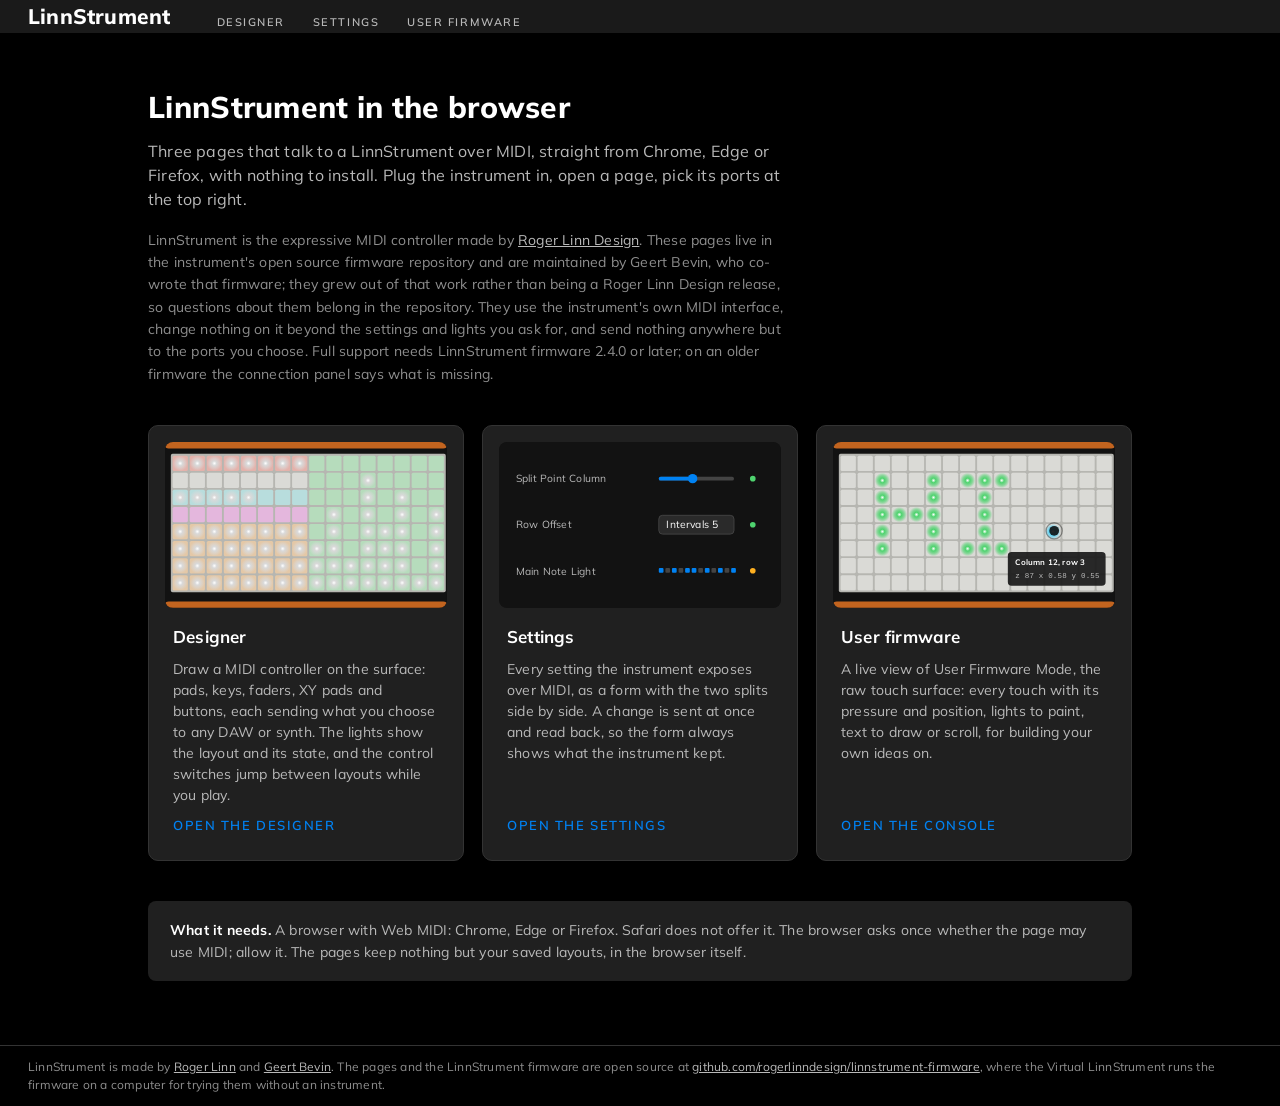
==== commit b930fcbc: "Made the pages work on firmware before 2.4.0, naming what an older one lacks and lighting the design" ====
--- a/examples/index.html
+++ b/examples/index.html
@@ -68,7 +68,7 @@
   <div class="lead">
     <h2>LinnStrument in the browser</h2>
     <p>Three pages that talk to a LinnStrument over MIDI, straight from Chrome, Edge or Firefox, with nothing to install. Plug the instrument in, open a page, pick its ports at the top right.</p>
-    <p class="about">LinnStrument is the expressive MIDI controller made by <a href="https://www.rogerlinndesign.com/linnstrument">Roger Linn Design</a>. These pages live in the instrument's open source firmware repository and are maintained by Geert Bevin, who co-wrote that firmware; they grew out of that work rather than being a Roger Linn Design release, so questions about them belong in the repository. They use the instrument's own MIDI interface, change nothing on it beyond the settings and lights you ask for, and send nothing anywhere but to the ports you choose.</p>
+    <p class="about">LinnStrument is the expressive MIDI controller made by <a href="https://www.rogerlinndesign.com/linnstrument">Roger Linn Design</a>. These pages live in the instrument's open source firmware repository and are maintained by Geert Bevin, who co-wrote that firmware; they grew out of that work rather than being a Roger Linn Design release, so questions about them belong in the repository. They use the instrument's own MIDI interface, change nothing on it beyond the settings and lights you ask for, and send nothing anywhere but to the ports you choose. Full support needs LinnStrument firmware 2.4.0 or later; on an older firmware the connection panel says what is missing.</p>
   </div>
 
   <div class="tools">
